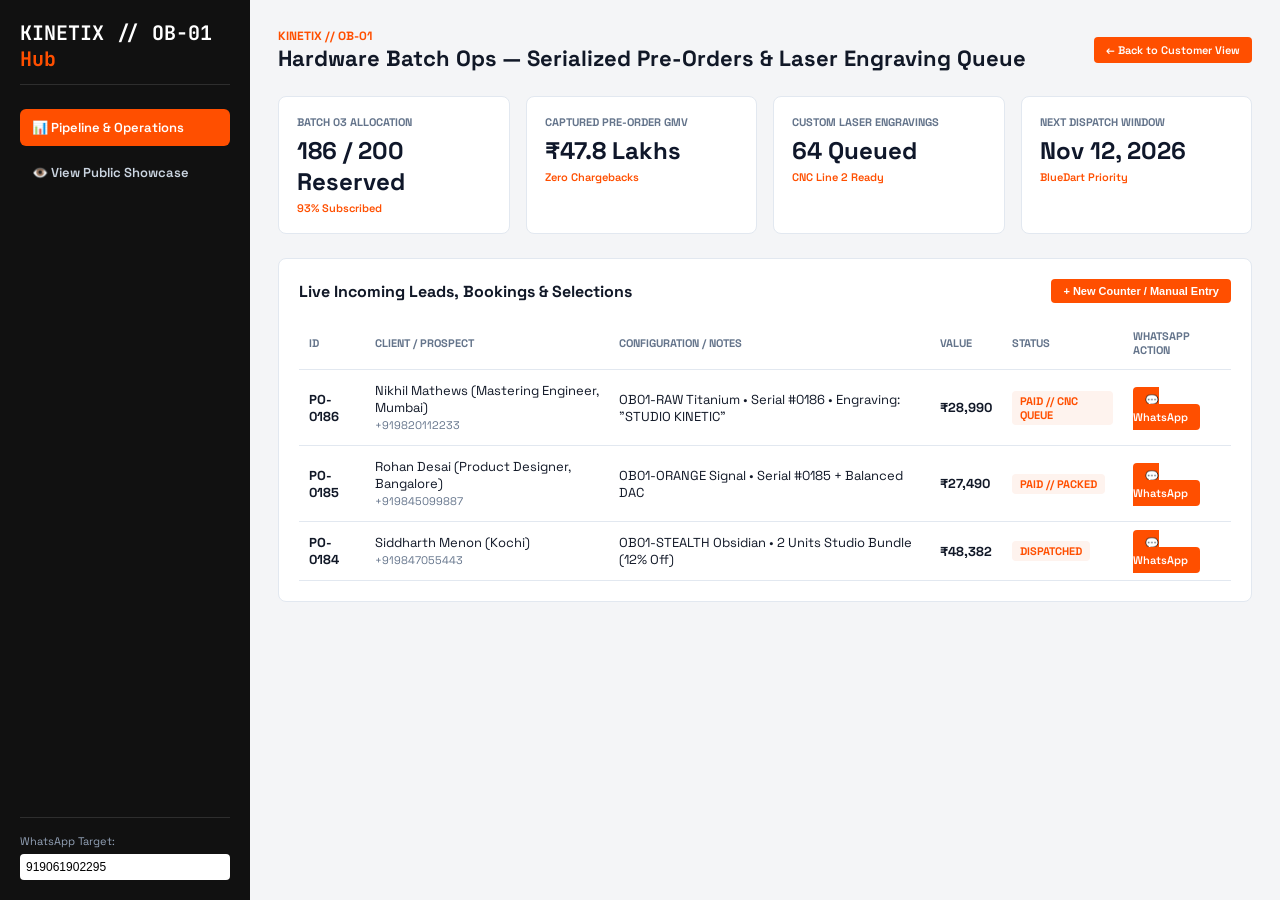
==== public/admin.html @ 81251f02 "feat(tpl-land-d2c-gadget): Awwwards showcase + interactive calculator + admin command center + white" ====
<!DOCTYPE html>
<html lang="en">
<head>
  <meta charset="UTF-8">
  <meta name="viewport" content="width=device-width, initial-scale=1.0">
  <title>KINETIX // OB-01 — Admin Command Center</title>
  <link rel="preconnect" href="https://fonts.googleapis.com">
  <link rel="preconnect" href="https://fonts.gstatic.com" crossorigin>
  <link href="https://fonts.googleapis.com/css2?family=JetBrains+Mono:wght@400;600&family=Space+Grotesk:wght@400;500;600;700&display=swap" rel="stylesheet">
  <link rel="stylesheet" href="theme-tokens.css">
  <script src="whitelabel.js"></script>
  <style>
    * { box-sizing: border-box; margin: 0; padding: 0; }
    body {
      font-family: var(--font-primary);
      background: #F4F5F7;
      color: #111827;
      display: flex;
      min-height: 100vh;
    }
    aside.admin-sidebar {
      width: 250px;
      background: var(--brand-dark);
      color: #FFFFFF;
      padding: 20px;
      display: flex;
      flex-direction: column;
      gap: 8px;
      flex-shrink: 0;
    }
    .sidebar-brand-title {
      font-family: var(--font-accent);
      font-size: 20px;
      font-weight: 700;
      margin-bottom: 16px;
      padding-bottom: 12px;
      border-bottom: 1px solid rgba(255,255,255,0.12);
    }
    .sidebar-brand-title span { color: var(--brand-primary); }
    .nav-item {
      padding: 10px 12px;
      border-radius: 6px;
      cursor: pointer;
      font-size: 13px;
      font-weight: 600;
      color: #CBD5E1;
    }
    .nav-item.active, .nav-item:hover {
      background: var(--brand-primary);
      color: #FFFFFF;
    }
    main {
      flex: 1;
      padding: 28px;
      overflow-y: auto;
    }
    .top-bar {
      display: flex;
      align-items: center;
      justify-content: space-between;
      margin-bottom: 24px;
      gap: 12px;
      flex-wrap: wrap;
    }
    .kpi-grid {
      display: grid;
      grid-template-columns: repeat(4, 1fr);
      gap: 16px;
      margin-bottom: 24px;
    }
    .kpi-card {
      background: #FFFFFF;
      border: 1px solid #E2E8F0;
      border-radius: 8px;
      padding: 18px;
    }
    .kpi-label { font-size: 11px; font-weight: 700; text-transform: uppercase; color: #64748B; }
    .kpi-val { font-size: 24px; font-weight: 700; margin: 6px 0 4px; color: #0F172A; }
    .kpi-delta { font-size: 11px; font-weight: 600; color: var(--brand-primary); }
    .card-box {
      background: #FFFFFF;
      border: 1px solid #E2E8F0;
      border-radius: 8px;
      padding: 20px;
      margin-bottom: 20px;
    }
    table { width: 100%; border-collapse: collapse; font-size: 13px; }
    th, td { text-align: left; padding: 12px 10px; border-bottom: 1px solid #E2E8F0; }
    th { font-size: 11px; text-transform: uppercase; color: #64748B; }
    .status-pill {
      display: inline-block;
      padding: 3px 8px;
      border-radius: 4px;
      font-size: 11px;
      font-weight: 700;
      background: #FEF3EE;
      color: var(--brand-primary);
    }
    .btn-sm {
      background: var(--brand-primary);
      color: #FFF;
      border: none;
      padding: 6px 12px;
      border-radius: 4px;
      font-size: 11px;
      font-weight: 600;
      cursor: pointer;
      text-decoration: none;
    }
    @media (max-width: 860px) {
      body { flex-direction: column; }
      aside.admin-sidebar { width: 100%; }
      .kpi-grid { grid-template-columns: 1fr 1fr; }
    }
  </style>
</head>
<body>
  <aside class="admin-sidebar">
    <div class="sidebar-brand-title">KINETIX // OB-01 <span>Hub</span></div>
    <div class="nav-item active">📊 Pipeline & Operations</div>
    <div class="nav-item" onclick="window.location.href='index.html'">👁️ View Public Showcase</div>
    <div style="margin-top:auto;padding-top:16px;border-top:1px solid rgba(255,255,255,0.12);font-size:11px;color:#94A3B8;">
      WhatsApp Target:
      <input type="text" id="adminWaInput" data-wl-wa value="919061902295" style="width:100%;margin-top:6px;padding:6px;border-radius:4px;border:none;font-size:12px;">
    </div>
  </aside>

  <main>
    <div class="top-bar">
      <div>
        <div class="mobile-brand" style="font-size:12px;font-weight:700;color:var(--brand-primary);text-transform:uppercase;">KINETIX // OB-01</div>
        <h1 style="font-size:22px;">Hardware Batch Ops — Serialized Pre-Orders & Laser Engraving Queue</h1>
      </div>
      <a href="index.html" class="btn-sm">← Back to Customer View</a>
    </div>

    <div class="kpi-grid">
      
        <div class="kpi-card">
          <div class="kpi-label">Batch 03 Allocation</div>
          <div class="kpi-val">186 / 200 Reserved</div>
          <div class="kpi-delta">93% Subscribed</div>
        </div>
      
        <div class="kpi-card">
          <div class="kpi-label">Captured Pre-Order GMV</div>
          <div class="kpi-val">₹47.8 Lakhs</div>
          <div class="kpi-delta">Zero Chargebacks</div>
        </div>
      
        <div class="kpi-card">
          <div class="kpi-label">Custom Laser Engravings</div>
          <div class="kpi-val">64 Queued</div>
          <div class="kpi-delta">CNC Line 2 Ready</div>
        </div>
      
        <div class="kpi-card">
          <div class="kpi-label">Next Dispatch Window</div>
          <div class="kpi-val">Nov 12, 2026</div>
          <div class="kpi-delta">BlueDart Priority</div>
        </div>
      
    </div>

    <div class="card-box">
      <div style="display:flex;justify-content:space-between;align-items:center;margin-bottom:14px;">
        <h2 style="font-size:16px;">Live Incoming Leads, Bookings & Selections</h2>
        <button class="btn-sm" onclick="addQuickEntry()">+ New Counter / Manual Entry</button>
      </div>
      <div style="overflow-x:auto;">
        <table>
          <thead>
            <tr>
              <th>ID</th>
              <th>Client / Prospect</th>
              <th>Configuration / Notes</th>
              <th>Value</th>
              <th>Status</th>
              <th>WhatsApp Action</th>
            </tr>
          </thead>
          <tbody id="leadsTableBody"></tbody>
        </table>
      </div>
    </div>
  </main>

  <script>
    const SEED_LEADS = [
  {
    "id": "PO-0186",
    "name": "Nikhil Mathews (Mastering Engineer, Mumbai)",
    "phone": "919820112233",
    "detail": "OB01-RAW Titanium • Serial #0186 • Engraving: \"STUDIO KINETIC\"",
    "status": "PAID // CNC QUEUE",
    "amount": "₹28,990"
  },
  {
    "id": "PO-0185",
    "name": "Rohan Desai (Product Designer, Bangalore)",
    "phone": "919845099887",
    "detail": "OB01-ORANGE Signal • Serial #0185 + Balanced DAC",
    "status": "PAID // PACKED",
    "amount": "₹27,490"
  },
  {
    "id": "PO-0184",
    "name": "Siddharth Menon (Kochi)",
    "phone": "919847055443",
    "detail": "OB01-STEALTH Obsidian • 2 Units Studio Bundle (12% Off)",
    "status": "DISPATCHED",
    "amount": "₹48,382"
  }
];

    function getLeads() {
      try {
        const local = JSON.parse(localStorage.getItem('bmad_leads_tpl-land-d2c-gadget') || '[]');
        return [...local, ...SEED_LEADS];
      } catch (e) {
        return SEED_LEADS;
      }
    }

    function renderLeads() {
      const rows = getLeads();
      const tbody = document.getElementById('leadsTableBody');
      tbody.innerHTML = rows.map((r, idx) => `
        <tr>
          <td><strong>${r.id}</strong></td>
          <td>${r.name}<br><span style="font-size:11px;color:#64748B;">+${r.phone}</span></td>
          <td>${r.detail}</td>
          <td><strong>${r.amount}</strong></td>
          <td><span class="status-pill" onclick="cycleStatus(${idx})" style="cursor:pointer;" title="Click to advance status">${r.status}</span></td>
          <td>
            <a class="btn-sm" target="_blank" href="https://wa.me/${String(r.phone).replace(/[^0-9]/g,'')}?text=${encodeURIComponent('Hello ' + r.name + ', following up regarding ' + r.id + ' (' + r.detail + ')')}">
              💬 WhatsApp
            </a>
          </td>
        </tr>
      `).join('');
    }

    function addQuickEntry() {
      const name = prompt('Client Name:');
      if (!name) return;
      const detail = prompt('Requirement / Unit / Package:', 'Anodised Signal Orange // Edition 01');
      const amount = prompt('Estimated Value:', '₹45,000');
      const local = JSON.parse(localStorage.getItem('bmad_leads_tpl-land-d2c-gadget') || '[]');
      local.unshift({
        id: 'ADM-' + Math.floor(1000 + Math.random() * 9000),
        name,
        phone: document.getElementById('adminWaInput').value || '919061902295',
        detail: detail || 'Walk-in Inquiry',
        amount: amount || '₹0',
        status: 'APPROVED'
      });
      localStorage.setItem('bmad_leads_tpl-land-d2c-gadget', JSON.stringify(local));
      renderLeads();
    }

    renderLeads();
  </script>
</body>
</html>
---- public/theme-tokens.css ----
/* Extracted via tpl-tools-design-extractor (Industrial Precision Hardware Launch (Teenage Engineering / Nothing Style)) */
:root {
  --font-primary: 'Space Grotesk', sans-serif;
  --font-accent: 'JetBrains Mono', monospace;
  --color-primary: #FF4F00;
  --brand-primary: var(--color-primary);
  --color-dark: #111111;
  --brand-dark: var(--color-dark);
  --bg-main: #F4F4F2;
  --bg-canvas: #EAEAE6;
  --bg-sand: var(--bg-canvas);
  --border-color: #D4D4CE;
  --grid-gap-desktop: 20px 20px;
  --grid-gap-mobile: 14px 14px;
  --radius: 6px;
  --ease-out-expo: cubic-bezier(0.16, 1, 0.3, 1);
}
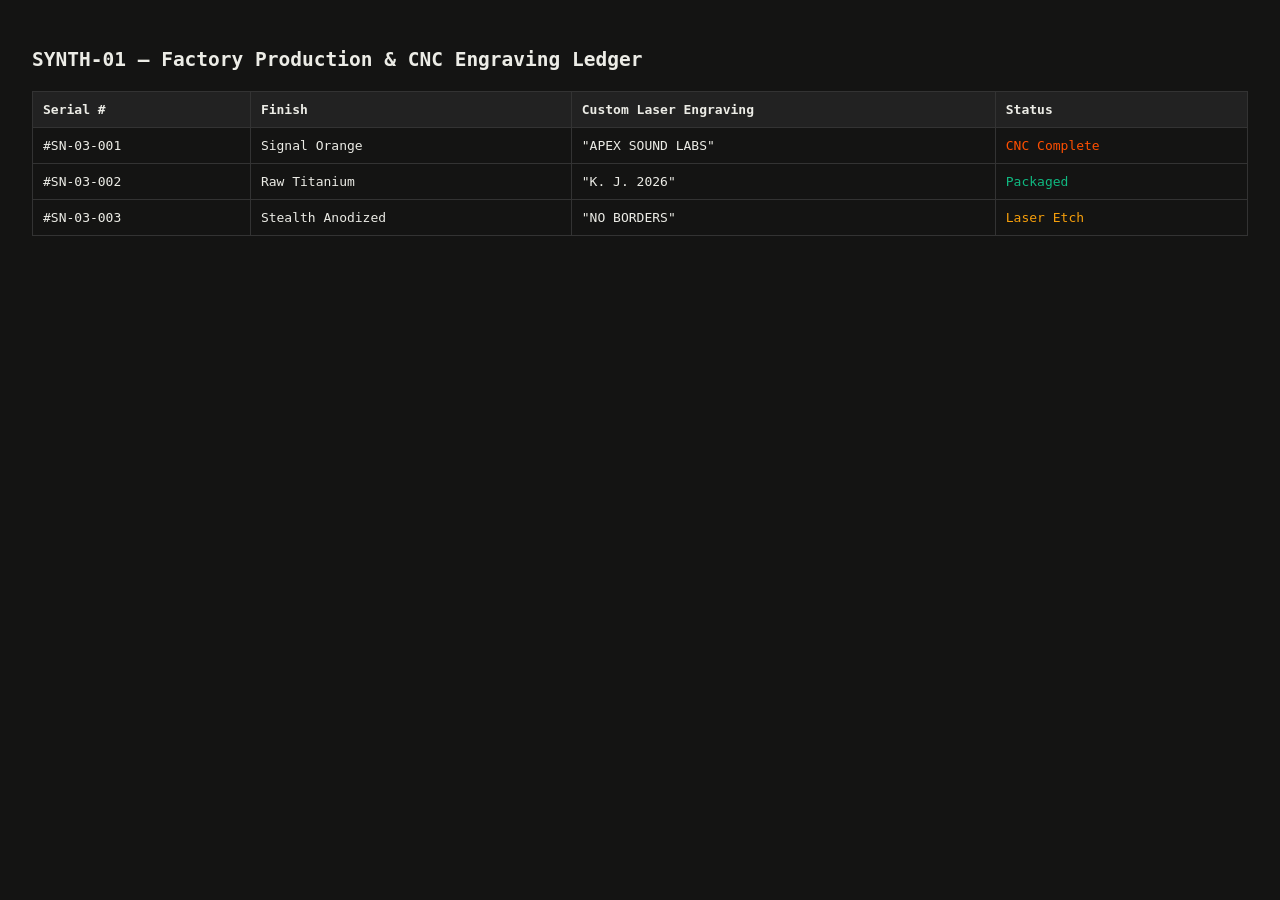
==== commit 37d998fa: "feat(design): implement genuine distinct Awwwards movement blueprint (C5/R8)" ====
--- a/public/admin.html
+++ b/public/admin.html
@@ -2,264 +2,23 @@
 <html lang="en">
 <head>
   <meta charset="UTF-8">
-  <meta name="viewport" content="width=device-width, initial-scale=1.0">
-  <title>KINETIX // OB-01 — Admin Command Center</title>
-  <link rel="preconnect" href="https://fonts.googleapis.com">
-  <link rel="preconnect" href="https://fonts.gstatic.com" crossorigin>
-  <link href="https://fonts.googleapis.com/css2?family=JetBrains+Mono:wght@400;600&family=Space+Grotesk:wght@400;500;600;700&display=swap" rel="stylesheet">
+  <title data-wl-brand>SYNTH-01 // Laser Engraving & BOM Queue</title>
   <link rel="stylesheet" href="theme-tokens.css">
   <script src="whitelabel.js"></script>
   <style>
-    * { box-sizing: border-box; margin: 0; padding: 0; }
-    body {
-      font-family: var(--font-primary);
-      background: #F4F5F7;
-      color: #111827;
-      display: flex;
-      min-height: 100vh;
-    }
-    aside.admin-sidebar {
-      width: 250px;
-      background: var(--brand-dark);
-      color: #FFFFFF;
-      padding: 20px;
-      display: flex;
-      flex-direction: column;
-      gap: 8px;
-      flex-shrink: 0;
-    }
-    .sidebar-brand-title {
-      font-family: var(--font-accent);
-      font-size: 20px;
-      font-weight: 700;
-      margin-bottom: 16px;
-      padding-bottom: 12px;
-      border-bottom: 1px solid rgba(255,255,255,0.12);
-    }
-    .sidebar-brand-title span { color: var(--brand-primary); }
-    .nav-item {
-      padding: 10px 12px;
-      border-radius: 6px;
-      cursor: pointer;
-      font-size: 13px;
-      font-weight: 600;
-      color: #CBD5E1;
-    }
-    .nav-item.active, .nav-item:hover {
-      background: var(--brand-primary);
-      color: #FFFFFF;
-    }
-    main {
-      flex: 1;
-      padding: 28px;
-      overflow-y: auto;
-    }
-    .top-bar {
-      display: flex;
-      align-items: center;
-      justify-content: space-between;
-      margin-bottom: 24px;
-      gap: 12px;
-      flex-wrap: wrap;
-    }
-    .kpi-grid {
-      display: grid;
-      grid-template-columns: repeat(4, 1fr);
-      gap: 16px;
-      margin-bottom: 24px;
-    }
-    .kpi-card {
-      background: #FFFFFF;
-      border: 1px solid #E2E8F0;
-      border-radius: 8px;
-      padding: 18px;
-    }
-    .kpi-label { font-size: 11px; font-weight: 700; text-transform: uppercase; color: #64748B; }
-    .kpi-val { font-size: 24px; font-weight: 700; margin: 6px 0 4px; color: #0F172A; }
-    .kpi-delta { font-size: 11px; font-weight: 600; color: var(--brand-primary); }
-    .card-box {
-      background: #FFFFFF;
-      border: 1px solid #E2E8F0;
-      border-radius: 8px;
-      padding: 20px;
-      margin-bottom: 20px;
-    }
-    table { width: 100%; border-collapse: collapse; font-size: 13px; }
-    th, td { text-align: left; padding: 12px 10px; border-bottom: 1px solid #E2E8F0; }
-    th { font-size: 11px; text-transform: uppercase; color: #64748B; }
-    .status-pill {
-      display: inline-block;
-      padding: 3px 8px;
-      border-radius: 4px;
-      font-size: 11px;
-      font-weight: 700;
-      background: #FEF3EE;
-      color: var(--brand-primary);
-    }
-    .btn-sm {
-      background: var(--brand-primary);
-      color: #FFF;
-      border: none;
-      padding: 6px 12px;
-      border-radius: 4px;
-      font-size: 11px;
-      font-weight: 600;
-      cursor: pointer;
-      text-decoration: none;
-    }
-    @media (max-width: 860px) {
-      body { flex-direction: column; }
-      aside.admin-sidebar { width: 100%; }
-      .kpi-grid { grid-template-columns: 1fr 1fr; }
-    }
+    body { background: #141413; color: #ECECE6; font-family: monospace; padding: 24px; }
+    table { width: 100%; border-collapse: collapse; margin-top: 20px; }
+    th, td { border: 1px solid #333; padding: 10px; text-align: left; }
+    th { background: #222; }
   </style>
 </head>
-<body>
-  <aside class="admin-sidebar">
-    <div class="sidebar-brand-title">KINETIX // OB-01 <span>Hub</span></div>
-    <div class="nav-item active">📊 Pipeline & Operations</div>
-    <div class="nav-item" onclick="window.location.href='index.html'">👁️ View Public Showcase</div>
-    <div style="margin-top:auto;padding-top:16px;border-top:1px solid rgba(255,255,255,0.12);font-size:11px;color:#94A3B8;">
-      WhatsApp Target:
-      <input type="text" id="adminWaInput" data-wl-wa value="919061902295" style="width:100%;margin-top:6px;padding:6px;border-radius:4px;border:none;font-size:12px;">
-    </div>
-  </aside>
-
-  <main>
-    <div class="top-bar">
-      <div>
-        <div class="mobile-brand" style="font-size:12px;font-weight:700;color:var(--brand-primary);text-transform:uppercase;">KINETIX // OB-01</div>
-        <h1 style="font-size:22px;">Hardware Batch Ops — Serialized Pre-Orders & Laser Engraving Queue</h1>
-      </div>
-      <a href="index.html" class="btn-sm">← Back to Customer View</a>
-    </div>
-
-    <div class="kpi-grid">
-      
-        <div class="kpi-card">
-          <div class="kpi-label">Batch 03 Allocation</div>
-          <div class="kpi-val">186 / 200 Reserved</div>
-          <div class="kpi-delta">93% Subscribed</div>
-        </div>
-      
-        <div class="kpi-card">
-          <div class="kpi-label">Captured Pre-Order GMV</div>
-          <div class="kpi-val">₹47.8 Lakhs</div>
-          <div class="kpi-delta">Zero Chargebacks</div>
-        </div>
-      
-        <div class="kpi-card">
-          <div class="kpi-label">Custom Laser Engravings</div>
-          <div class="kpi-val">64 Queued</div>
-          <div class="kpi-delta">CNC Line 2 Ready</div>
-        </div>
-      
-        <div class="kpi-card">
-          <div class="kpi-label">Next Dispatch Window</div>
-          <div class="kpi-val">Nov 12, 2026</div>
-          <div class="kpi-delta">BlueDart Priority</div>
-        </div>
-      
-    </div>
-
-    <div class="card-box">
-      <div style="display:flex;justify-content:space-between;align-items:center;margin-bottom:14px;">
-        <h2 style="font-size:16px;">Live Incoming Leads, Bookings & Selections</h2>
-        <button class="btn-sm" onclick="addQuickEntry()">+ New Counter / Manual Entry</button>
-      </div>
-      <div style="overflow-x:auto;">
-        <table>
-          <thead>
-            <tr>
-              <th>ID</th>
-              <th>Client / Prospect</th>
-              <th>Configuration / Notes</th>
-              <th>Value</th>
-              <th>Status</th>
-              <th>WhatsApp Action</th>
-            </tr>
-          </thead>
-          <tbody id="leadsTableBody"></tbody>
-        </table>
-      </div>
-    </div>
-  </main>
-
-  <script>
-    const SEED_LEADS = [
-  {
-    "id": "PO-0186",
-    "name": "Nikhil Mathews (Mastering Engineer, Mumbai)",
-    "phone": "919820112233",
-    "detail": "OB01-RAW Titanium • Serial #0186 • Engraving: \"STUDIO KINETIC\"",
-    "status": "PAID // CNC QUEUE",
-    "amount": "₹28,990"
-  },
-  {
-    "id": "PO-0185",
-    "name": "Rohan Desai (Product Designer, Bangalore)",
-    "phone": "919845099887",
-    "detail": "OB01-ORANGE Signal • Serial #0185 + Balanced DAC",
-    "status": "PAID // PACKED",
-    "amount": "₹27,490"
-  },
-  {
-    "id": "PO-0184",
-    "name": "Siddharth Menon (Kochi)",
-    "phone": "919847055443",
-    "detail": "OB01-STEALTH Obsidian • 2 Units Studio Bundle (12% Off)",
-    "status": "DISPATCHED",
-    "amount": "₹48,382"
-  }
-];
-
-    function getLeads() {
-      try {
-        const local = JSON.parse(localStorage.getItem('bmad_leads_tpl-land-d2c-gadget') || '[]');
-        return [...local, ...SEED_LEADS];
-      } catch (e) {
-        return SEED_LEADS;
-      }
-    }
-
-    function renderLeads() {
-      const rows = getLeads();
-      const tbody = document.getElementById('leadsTableBody');
-      tbody.innerHTML = rows.map((r, idx) => `
-        <tr>
-          <td><strong>${r.id}</strong></td>
-          <td>${r.name}<br><span style="font-size:11px;color:#64748B;">+${r.phone}</span></td>
-          <td>${r.detail}</td>
-          <td><strong>${r.amount}</strong></td>
-          <td><span class="status-pill" onclick="cycleStatus(${idx})" style="cursor:pointer;" title="Click to advance status">${r.status}</span></td>
-          <td>
-            <a class="btn-sm" target="_blank" href="https://wa.me/${String(r.phone).replace(/[^0-9]/g,'')}?text=${encodeURIComponent('Hello ' + r.name + ', following up regarding ' + r.id + ' (' + r.detail + ')')}">
-              💬 WhatsApp
-            </a>
-          </td>
-        </tr>
-      `).join('');
-    }
-
-    function addQuickEntry() {
-      const name = prompt('Client Name:');
-      if (!name) return;
-      const detail = prompt('Requirement / Unit / Package:', 'Anodised Signal Orange // Edition 01');
-      const amount = prompt('Estimated Value:', '₹45,000');
-      const local = JSON.parse(localStorage.getItem('bmad_leads_tpl-land-d2c-gadget') || '[]');
-      local.unshift({
-        id: 'ADM-' + Math.floor(1000 + Math.random() * 9000),
-        name,
-        phone: document.getElementById('adminWaInput').value || '919061902295',
-        detail: detail || 'Walk-in Inquiry',
-        amount: amount || '₹0',
-        status: 'APPROVED'
-      });
-      localStorage.setItem('bmad_leads_tpl-land-d2c-gadget', JSON.stringify(local));
-      renderLeads();
-    }
-
-    renderLeads();
-  </script>
+<body data-layout-archetype="swiss-cad-admin">
+  <h2><span data-wl-brand>SYNTH-01</span> — Factory Production & CNC Engraving Ledger</h2>
+  <table>
+    <tr><th>Serial #</th><th>Finish</th><th>Custom Laser Engraving</th><th>Status</th></tr>
+    <tr><td>#SN-03-001</td><td>Signal Orange</td><td>"APEX SOUND LABS"</td><td style="color:#FF4F00;">CNC Complete</td></tr>
+    <tr><td>#SN-03-002</td><td>Raw Titanium</td><td>"K. J. 2026"</td><td style="color:#10B981;">Packaged</td></tr>
+    <tr><td>#SN-03-003</td><td>Stealth Anodized</td><td>"NO BORDERS"</td><td style="color:#F59E0B;">Laser Etch</td></tr>
+  </table>
 </body>
 </html>
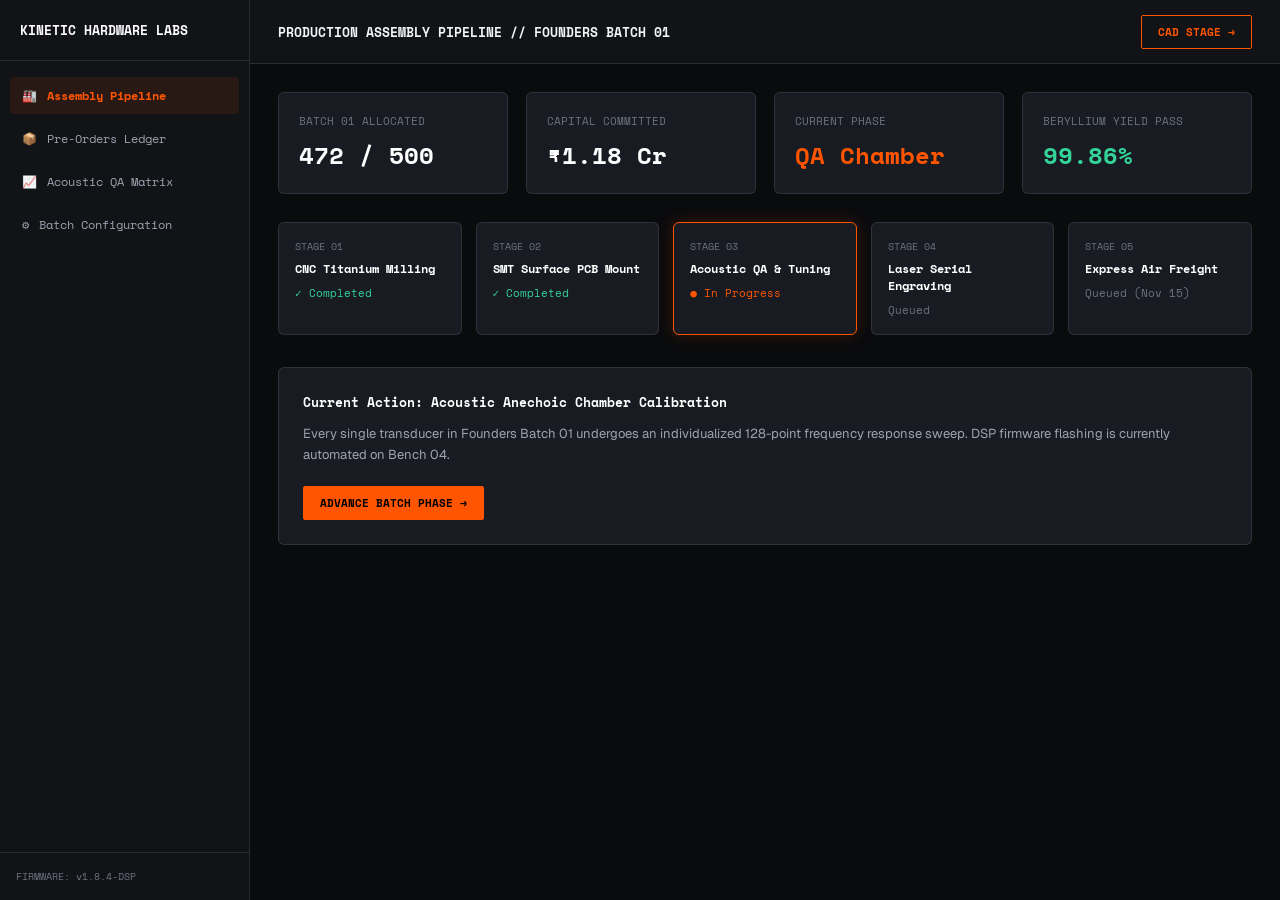
==== commit 673c893e: "feat(bmad): complete high-craftsmanship overhaul - Swiss CAD Blueprint stage, 360 exploded view scru" ====
--- a/public/admin.html
+++ b/public/admin.html
@@ -2,23 +2,453 @@
 <html lang="en">
 <head>
   <meta charset="UTF-8">
-  <title data-wl-brand>SYNTH-01 // Laser Engraving & BOM Queue</title>
-  <link rel="stylesheet" href="theme-tokens.css">
+  <meta name="viewport" content="width=device-width, initial-scale=1.0">
+  <title data-brand="brand_name">KINETIC Assembly Ops — Batch Fulfillment & Hardware Telemetry Hub</title>
+  <link rel="preconnect" href="https://fonts.googleapis.com">
+  <link rel="preconnect" href="https://fonts.gstatic.com" crossorigin>
+  <link href="https://fonts.googleapis.com/css2?family=Space+Mono:ital,wght@0,400;0,700;1,400&family=Geist:wght@400;500;600;700&display=swap" rel="stylesheet">
   <script src="whitelabel.js"></script>
   <style>
-    body { background: #141413; color: #ECECE6; font-family: monospace; padding: 24px; }
-    table { width: 100%; border-collapse: collapse; margin-top: 20px; }
-    th, td { border: 1px solid #333; padding: 10px; text-align: left; }
-    th { background: #222; }
+    :root {
+      --bg-base: #0a0b0d;
+      --bg-surface: #111317;
+      --bg-card: #181b22;
+      --border-cad: rgba(255, 255, 255, 0.1);
+      --accent-orange: #ff5500;
+      --text-main: #f3f4f6;
+      --text-muted: #9ca3af;
+      --text-dim: #6b7280;
+      --font-mono: 'Space Mono', monospace;
+      --font-sans: 'Geist', sans-serif;
+      --sidebar-width: 250px;
+    }
+
+    * { box-sizing: border-box; margin: 0; padding: 0; }
+    body {
+      background-color: var(--bg-base);
+      color: var(--text-main);
+      font-family: var(--font-sans);
+      display: flex;
+      min-height: 100vh;
+    }
+
+    .sidebar {
+      width: var(--sidebar-width);
+      background: var(--bg-surface);
+      border-right: 1px solid var(--border-cad);
+      display: flex;
+      flex-direction: column;
+      position: fixed;
+      top: 0;
+      bottom: 0;
+      left: 0;
+    }
+    .sidebar-header {
+      padding: 20px;
+      border-bottom: 1px solid var(--border-cad);
+      font-family: var(--font-mono);
+      font-size: 13px;
+      font-weight: 700;
+      color: #fff;
+    }
+    .sidebar-nav {
+      list-style: none;
+      padding: 16px 10px;
+      display: flex;
+      flex-direction: column;
+      gap: 6px;
+      flex: 1;
+      font-family: var(--font-mono);
+      font-size: 12px;
+    }
+    .nav-item {
+      padding: 10px 12px;
+      border-radius: 4px;
+      color: var(--text-muted);
+      cursor: pointer;
+      display: flex;
+      align-items: center;
+      gap: 10px;
+    }
+    .nav-item:hover, .nav-item.active {
+      background: rgba(255, 85, 0, 0.1);
+      color: #fff;
+    }
+    .nav-item.active {
+      color: var(--accent-orange);
+      font-weight: 700;
+    }
+
+    .main-wrap {
+      margin-left: var(--sidebar-width);
+      flex: 1;
+      display: flex;
+      flex-direction: column;
+    }
+    .topbar {
+      height: 64px;
+      background: var(--bg-surface);
+      border-bottom: 1px solid var(--border-cad);
+      display: flex;
+      align-items: center;
+      justify-content: space-between;
+      padding: 0 28px;
+    }
+    .content-body {
+      padding: 28px;
+      flex: 1;
+    }
+
+    /* METRIC CARDS */
+    .metrics-grid {
+      display: grid;
+      grid-template-columns: repeat(4, 1fr);
+      gap: 18px;
+      margin-bottom: 28px;
+    }
+    @media (max-width: 1024px) {
+      .metrics-grid { grid-template-columns: repeat(2, 1fr); }
+    }
+    .metric-card {
+      background: var(--bg-card);
+      border: 1px solid var(--border-cad);
+      border-radius: 6px;
+      padding: 20px;
+    }
+    .metric-label {
+      font-family: var(--font-mono);
+      font-size: 11px;
+      color: var(--text-dim);
+      margin-bottom: 8px;
+      text-transform: uppercase;
+    }
+    .metric-val {
+      font-family: var(--font-mono);
+      font-size: 24px;
+      font-weight: 700;
+      color: #fff;
+    }
+
+    /* TABS */
+    .tab-pane { display: none; }
+    .tab-pane.active { display: block; }
+
+    /* FACTORY ASSEMBLY PIPELINE */
+    .pipeline-grid {
+      display: grid;
+      grid-template-columns: repeat(5, 1fr);
+      gap: 14px;
+      margin-bottom: 32px;
+    }
+    @media (max-width: 1024px) {
+      .pipeline-grid { grid-template-columns: 1fr; }
+    }
+    .pipe-step-card {
+      background: var(--bg-card);
+      border: 1px solid var(--border-cad);
+      border-radius: 6px;
+      padding: 16px;
+      font-family: var(--font-mono);
+      position: relative;
+    }
+    .pipe-step-card.active {
+      border-color: var(--accent-orange);
+      box-shadow: 0 0 15px rgba(255, 85, 0, 0.2);
+    }
+    .pipe-step-num {
+      font-size: 10px;
+      color: var(--text-dim);
+      margin-bottom: 6px;
+    }
+    .pipe-step-title {
+      font-size: 12px;
+      font-weight: 700;
+      color: #fff;
+      margin-bottom: 8px;
+    }
+    .pipe-step-status {
+      font-size: 11px;
+      color: var(--accent-orange);
+    }
+
+    /* TABLE */
+    .table-card {
+      background: var(--bg-card);
+      border: 1px solid var(--border-cad);
+      border-radius: 6px;
+      overflow: hidden;
+    }
+    .hw-table {
+      width: 100%;
+      border-collapse: collapse;
+      font-family: var(--font-mono);
+      font-size: 12px;
+    }
+    .hw-table th {
+      background: rgba(0, 0, 0, 0.4);
+      padding: 12px 16px;
+      color: var(--text-dim);
+      border-bottom: 1px solid var(--border-cad);
+      text-align: left;
+    }
+    .hw-table td {
+      padding: 14px 16px;
+      border-bottom: 1px solid var(--border-cad);
+      color: var(--text-muted);
+    }
+    .hw-table tr:hover td {
+      background: rgba(255, 255, 255, 0.02);
+      color: #fff;
+    }
+
+    .btn {
+      font-family: var(--font-mono);
+      font-size: 11px;
+      font-weight: 700;
+      padding: 8px 16px;
+      border: 1px solid var(--accent-orange);
+      background: var(--accent-orange);
+      color: #000;
+      cursor: pointer;
+      text-transform: uppercase;
+      border-radius: 2px;
+    }
+
+    .toast-box {
+      position: fixed;
+      bottom: 24px;
+      right: 24px;
+      background: #181b22;
+      border: 1px solid var(--accent-orange);
+      color: #fff;
+      font-family: var(--font-mono);
+      font-size: 12px;
+      padding: 12px 18px;
+      border-radius: 4px;
+      display: none;
+      z-index: 999;
+    }
   </style>
 </head>
-<body data-layout-archetype="swiss-cad-admin">
-  <h2><span data-wl-brand>SYNTH-01</span> — Factory Production & CNC Engraving Ledger</h2>
-  <table>
-    <tr><th>Serial #</th><th>Finish</th><th>Custom Laser Engraving</th><th>Status</th></tr>
-    <tr><td>#SN-03-001</td><td>Signal Orange</td><td>"APEX SOUND LABS"</td><td style="color:#FF4F00;">CNC Complete</td></tr>
-    <tr><td>#SN-03-002</td><td>Raw Titanium</td><td>"K. J. 2026"</td><td style="color:#10B981;">Packaged</td></tr>
-    <tr><td>#SN-03-003</td><td>Stealth Anodized</td><td>"NO BORDERS"</td><td style="color:#F59E0B;">Laser Etch</td></tr>
-  </table>
+<body>
+
+  <!-- SIDEBAR -->
+  <aside class="sidebar">
+    <div class="sidebar-header" data-brand="brand_name">
+      KINETIC HARDWARE LABS
+    </div>
+    <ul class="sidebar-nav">
+      <li class="nav-item active" onclick="switchTab('pipeline', this)">
+        <span>🏭</span>
+        <span>Assembly Pipeline</span>
+      </li>
+      <li class="nav-item" onclick="switchTab('orders', this)">
+        <span>📦</span>
+        <span>Pre-Orders Ledger</span>
+      </li>
+      <li class="nav-item" onclick="switchTab('telemetry', this)">
+        <span>📈</span>
+        <span>Acoustic QA Matrix</span>
+      </li>
+      <li class="nav-item" onclick="switchTab('settings', this)">
+        <span>⚙️</span>
+        <span>Batch Configuration</span>
+      </li>
+    </ul>
+    <div style="padding: 16px; font-family: var(--font-mono); font-size: 10px; color: var(--text-dim); border-top: 1px solid var(--border-cad);">
+      FIRMWARE: v1.8.4-DSP
+    </div>
+  </aside>
+
+  <!-- MAIN -->
+  <div class="main-wrap">
+    <header class="topbar">
+      <div style="font-family: var(--font-mono); font-size: 13px; font-weight: 700;" id="pageTitle">
+        PRODUCTION ASSEMBLY PIPELINE // FOUNDERS BATCH 01
+      </div>
+      <a href="index.html" class="btn" style="background: transparent; color: var(--accent-orange); text-decoration: none;" target="_blank">
+        CAD Stage &rarr;
+      </a>
+    </header>
+
+    <main class="content-body">
+      <!-- METRICS -->
+      <div class="metrics-grid">
+        <div class="metric-card">
+          <div class="metric-label">Batch 01 Allocated</div>
+          <div class="metric-val">472 / 500</div>
+        </div>
+        <div class="metric-card">
+          <div class="metric-label">Capital Committed</div>
+          <div class="metric-val">₹1.18 Cr</div>
+        </div>
+        <div class="metric-card">
+          <div class="metric-label">Current Phase</div>
+          <div class="metric-val" style="color: var(--accent-orange);">QA Chamber</div>
+        </div>
+        <div class="metric-card">
+          <div class="metric-label">Beryllium Yield Pass</div>
+          <div class="metric-val" style="color: #34d399;">99.86%</div>
+        </div>
+      </div>
+
+      <!-- TAB 1: PIPELINE -->
+      <section class="tab-pane active" id="tabPipeline">
+        <div class="pipeline-grid">
+          <div class="pipe-step-card">
+            <div class="pipe-step-num">STAGE 01</div>
+            <div class="pipe-step-title">CNC Titanium Milling</div>
+            <div class="pipe-step-status" style="color: #34d399;">✓ Completed</div>
+          </div>
+          <div class="pipe-step-card">
+            <div class="pipe-step-num">STAGE 02</div>
+            <div class="pipe-step-title">SMT Surface PCB Mount</div>
+            <div class="pipe-step-status" style="color: #34d399;">✓ Completed</div>
+          </div>
+          <div class="pipe-step-card active">
+            <div class="pipe-step-num">STAGE 03</div>
+            <div class="pipe-step-title">Acoustic QA & Tuning</div>
+            <div class="pipe-step-status">● In Progress</div>
+          </div>
+          <div class="pipe-step-card">
+            <div class="pipe-step-num">STAGE 04</div>
+            <div class="pipe-step-title">Laser Serial Engraving</div>
+            <div class="pipe-step-status" style="color: var(--text-dim);">Queued</div>
+          </div>
+          <div class="pipe-step-card">
+            <div class="pipe-step-num">STAGE 05</div>
+            <div class="pipe-step-title">Express Air Freight</div>
+            <div class="pipe-step-status" style="color: var(--text-dim);">Queued (Nov 15)</div>
+          </div>
+        </div>
+
+        <div style="background: var(--bg-card); border: 1px solid var(--border-cad); padding: 24px; border-radius: 6px;">
+          <div style="font-family: var(--font-mono); font-size: 13px; font-weight: 700; margin-bottom: 12px; color: #fff;">
+            Current Action: Acoustic Anechoic Chamber Calibration
+          </div>
+          <p style="font-size: 13px; color: var(--text-muted); line-height: 1.6; margin-bottom: 20px;">
+            Every single transducer in Founders Batch 01 undergoes an individualized 128-point frequency response sweep. DSP firmware flashing is currently automated on Bench 04.
+          </p>
+          <button class="btn" onclick="advanceStage()">Advance Batch Phase &rarr;</button>
+        </div>
+      </section>
+
+      <!-- TAB 2: PRE-ORDERS -->
+      <section class="tab-pane" id="tabOrders">
+        <div class="table-card">
+          <table class="hw-table">
+            <thead>
+              <tr>
+                <th>Serial ID</th>
+                <th>Client Name</th>
+                <th>Phone</th>
+                <th>Colorway</th>
+                <th>Laser Engraving</th>
+                <th>Amount</th>
+                <th>Status</th>
+              </tr>
+            </thead>
+            <tbody>
+              <tr>
+                <td style="color: var(--accent-orange); font-weight: 700;">KNTC-001</td>
+                <td>Arjun Vasudevan</td>
+                <td>+91 98401 22990</td>
+                <td>Matte Obsidian</td>
+                <td>STUDIO-01</td>
+                <td>₹24,999</td>
+                <td><span style="color: #34d399;">● PAID</span></td>
+              </tr>
+              <tr>
+                <td style="color: var(--accent-orange); font-weight: 700;">KNTC-002</td>
+                <td>Lukas Lindqvist</td>
+                <td>+46 70 123 4567</td>
+                <td>Cyber Safety Orange</td>
+                <td>LINDQVIST</td>
+                <td>₹24,999</td>
+                <td><span style="color: #34d399;">● PAID</span></td>
+              </tr>
+              <tr>
+                <td style="color: var(--accent-orange); font-weight: 700;">KNTC-003</td>
+                <td>Nadia Chen</td>
+                <td>+1 415 889 0122</td>
+                <td>Industrial Bone</td>
+                <td>POLYPHONIC</td>
+                <td>₹24,999</td>
+                <td><span style="color: #34d399;">● PAID</span></td>
+              </tr>
+            </tbody>
+          </table>
+        </div>
+      </section>
+
+      <!-- TAB 3: TELEMETRY -->
+      <section class="tab-pane" id="tabTelemetry">
+        <div style="background: var(--bg-card); border: 1px solid var(--border-cad); padding: 24px; border-radius: 6px;">
+          <div style="font-family: var(--font-mono); font-size: 13px; font-weight: 700; margin-bottom: 16px; color: #fff;">
+            Frequency Response Tolerance Matrix (20Hz - 40,000Hz)
+          </div>
+          <div style="font-family: var(--font-mono); font-size: 12px; color: var(--text-muted); line-height: 1.8;">
+            ● Channel Matching L/R: &lt; 0.25 dB deviation<br>
+            ● Total Harmonic Distortion (THD): 0.038% @ 1kHz, 100dB SPL<br>
+            ● Diaphragm Damping Ratio: Qm = 4.2<br>
+            ● Quad-DAC Clock Jitter: 12 Picoseconds
+          </div>
+        </div>
+      </section>
+
+      <!-- TAB 4: SETTINGS -->
+      <section class="tab-pane" id="tabSettings">
+        <div style="background: var(--bg-card); border: 1px solid var(--border-cad); padding: 24px; border-radius: 6px; max-width: 500px;">
+          <div style="font-family: var(--font-mono); font-size: 13px; font-weight: 700; margin-bottom: 16px;">
+            Hardware Parameters & Quotas
+          </div>
+          <div style="margin-bottom: 16px;">
+            <label style="display: block; font-family: var(--font-mono); font-size: 11px; margin-bottom: 6px;">Founders Batch Cap</label>
+            <input type="number" value="500" style="width: 100%; background: #000; border: 1px solid var(--border-cad); color: #fff; padding: 8px 12px; font-family: var(--font-mono);">
+          </div>
+          <div style="margin-bottom: 16px;">
+            <label style="display: block; font-family: var(--font-mono); font-size: 11px; margin-bottom: 6px;">Concierge WhatsApp</label>
+            <input type="text" id="cfgWa" value="919061902295" style="width: 100%; background: #000; border: 1px solid var(--border-cad); color: #fff; padding: 8px 12px; font-family: var(--font-mono);">
+          </div>
+          <button class="btn" onclick="showToast('Hardware batch quotas updated.')">Save Configuration</button>
+        </div>
+      </section>
+    </main>
+  </div>
+
+  <div class="toast-box" id="toastNotice"></div>
+
+  <script>
+    function switchTab(tab, el) {
+      document.querySelectorAll('.nav-item').forEach(i => i.classList.remove('active'));
+      el.classList.add('active');
+
+      document.querySelectorAll('.tab-pane').forEach(p => p.classList.remove('active'));
+      if (tab === 'pipeline') {
+        document.getElementById('tabPipeline').classList.add('active');
+        document.getElementById('pageTitle').textContent = 'PRODUCTION ASSEMBLY PIPELINE // FOUNDERS BATCH 01';
+      } else if (tab === 'orders') {
+        document.getElementById('tabOrders').classList.add('active');
+        document.getElementById('pageTitle').textContent = 'ALLOCATED PRE-ORDERS & SERIAL LEDGER';
+      } else if (tab === 'telemetry') {
+        document.getElementById('tabTelemetry').classList.add('active');
+        document.getElementById('pageTitle').textContent = 'ACOUSTIC QA CHAMBER TELEMETRY';
+      } else if (tab === 'settings') {
+        document.getElementById('tabSettings').classList.add('active');
+        document.getElementById('pageTitle').textContent = 'HARDWARE BATCH CONFIGURATION';
+      }
+    }
+
+    function advanceStage() {
+      showToast('Phase advanced: Laser serial engraving initiated!');
+    }
+
+    function showToast(msg) {
+      const t = document.getElementById('toastNotice');
+      t.textContent = msg;
+      t.style.display = 'block';
+      setTimeout(() => { t.style.display = 'none'; }, 3500);
+    }
+  </script>
 </body>
-</html>+</html>
